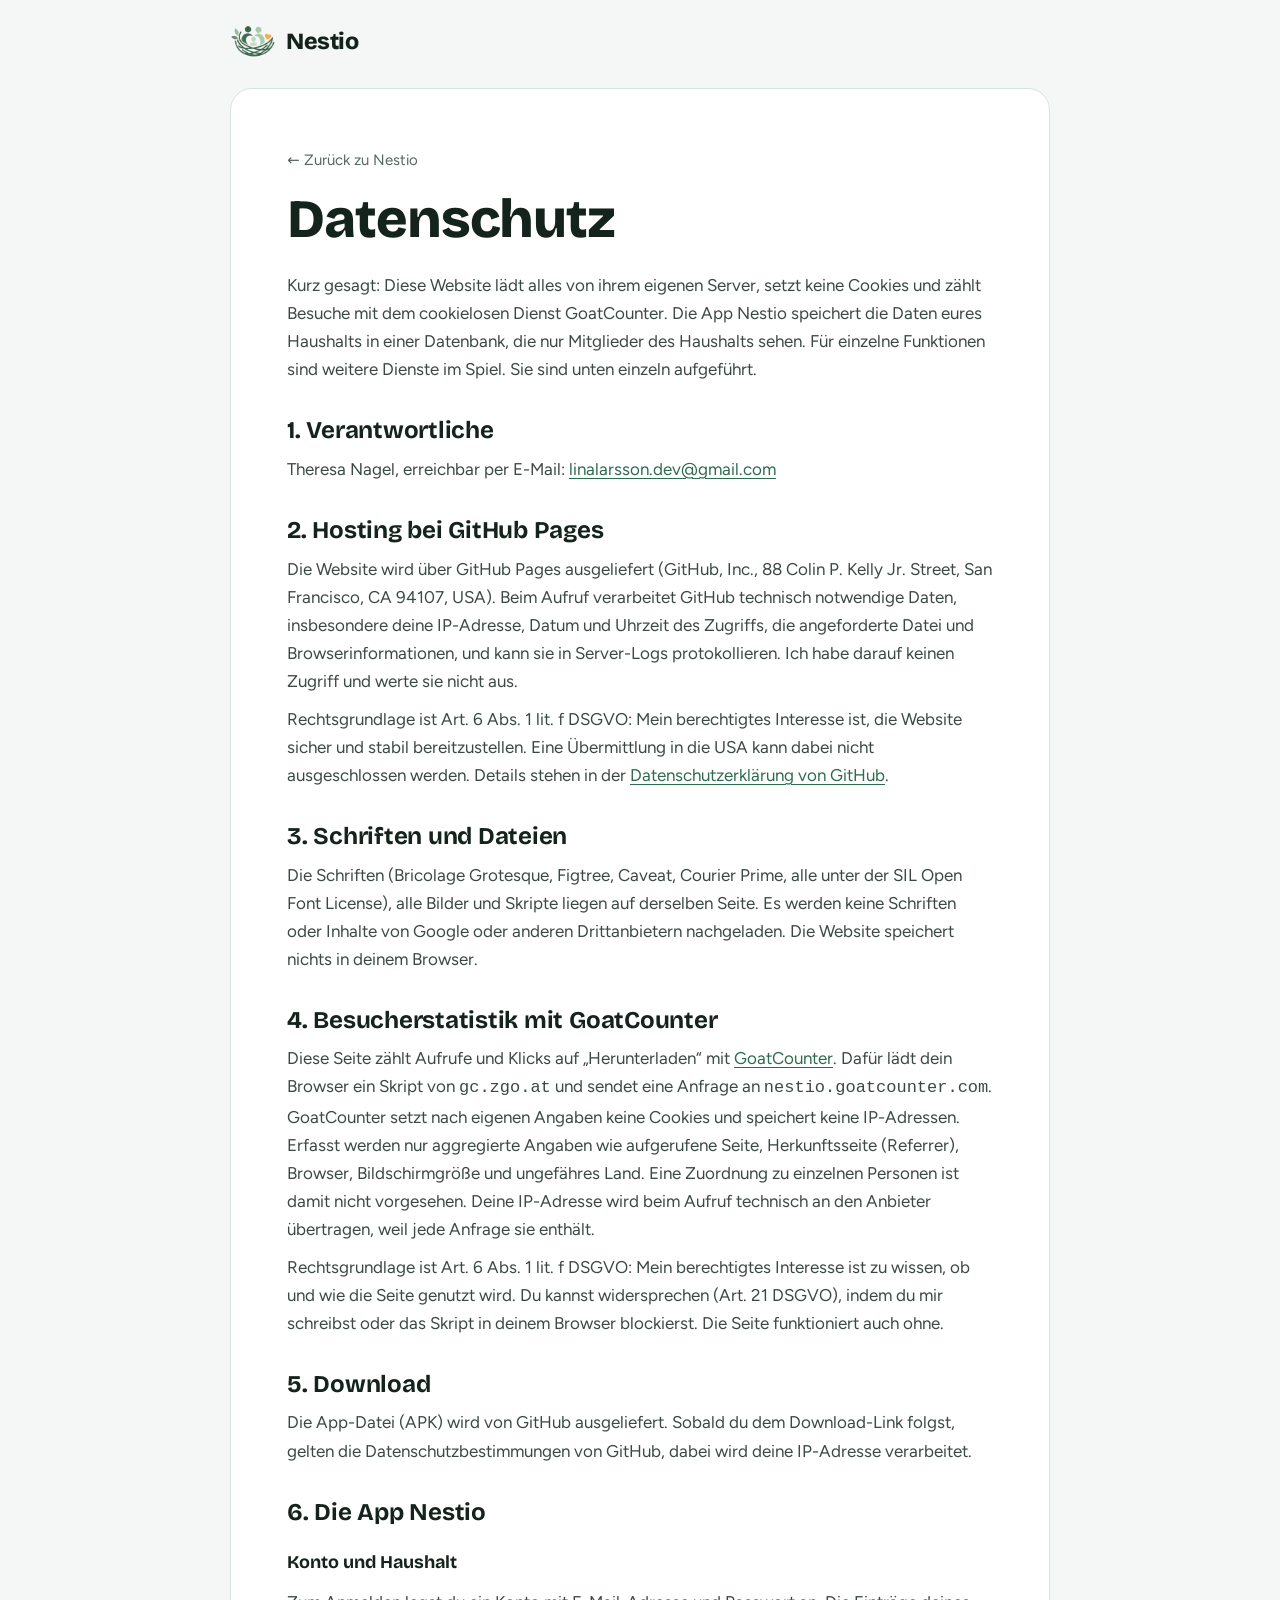
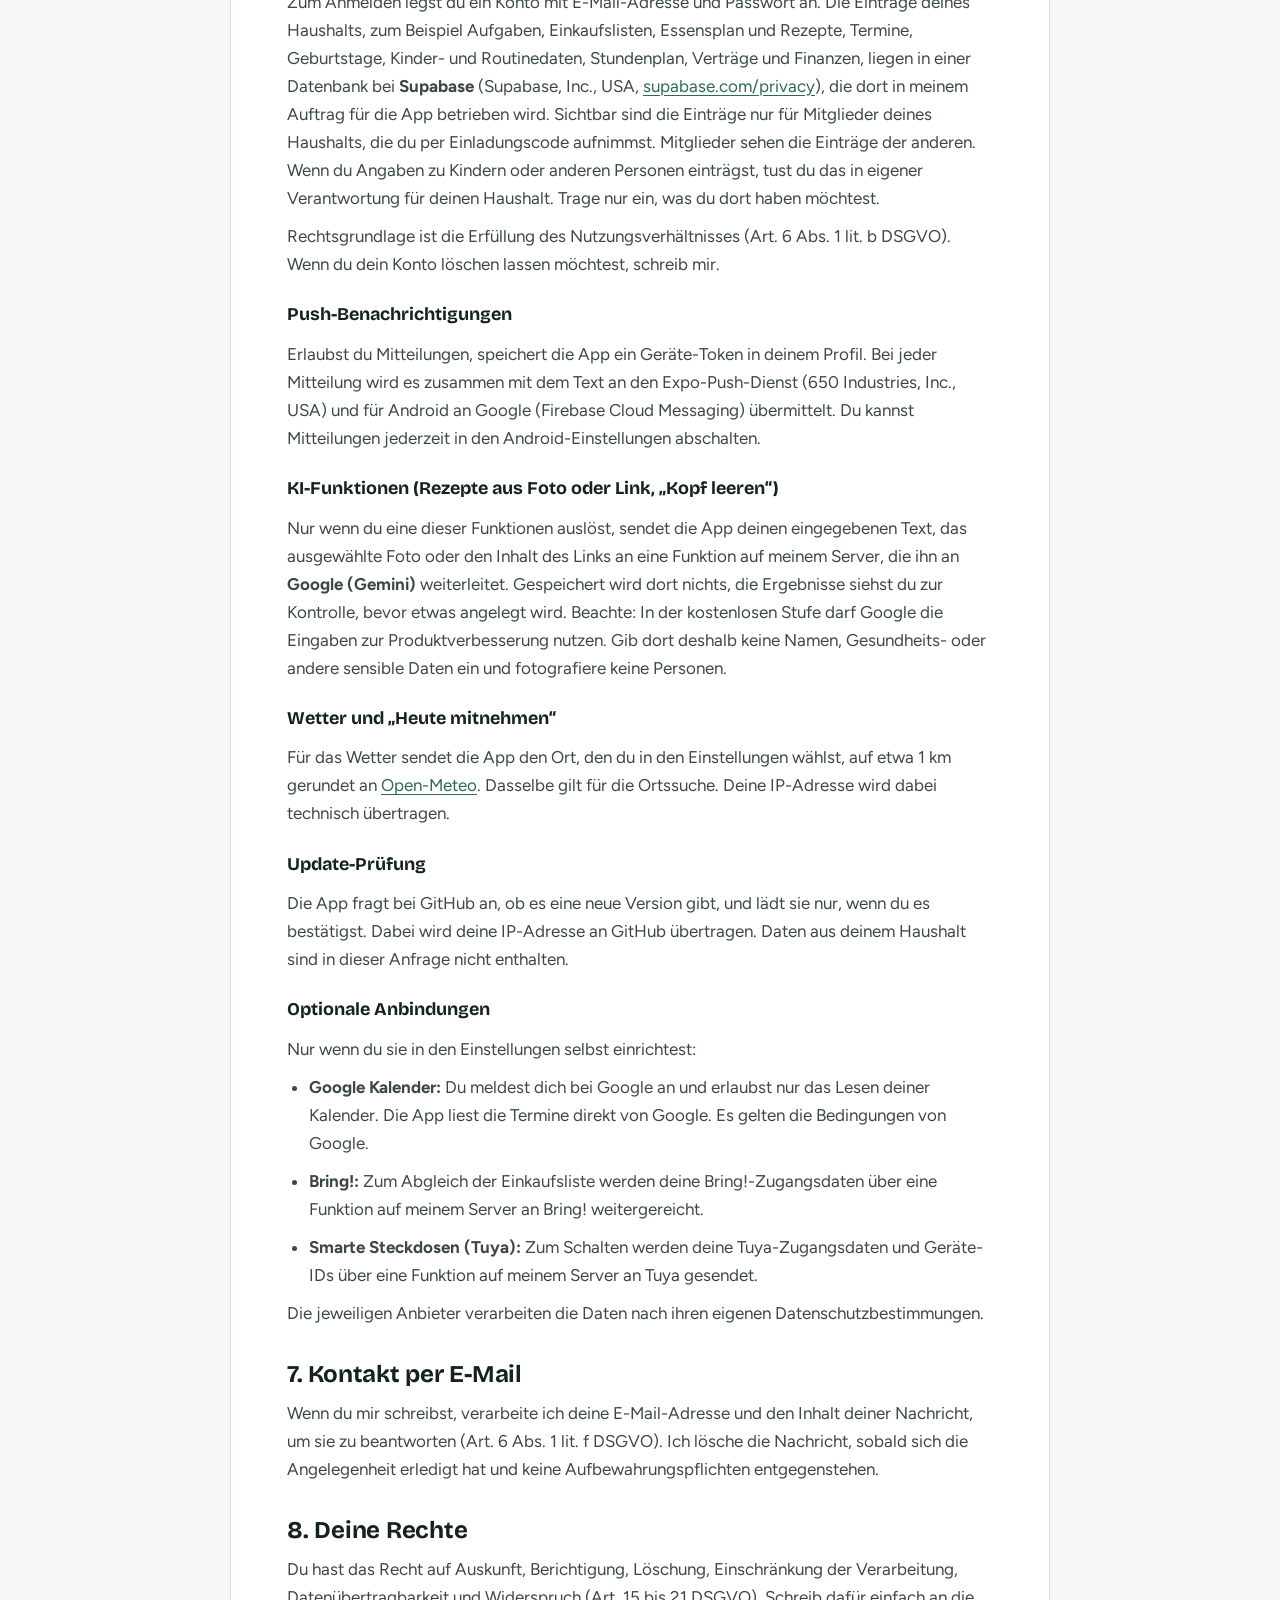
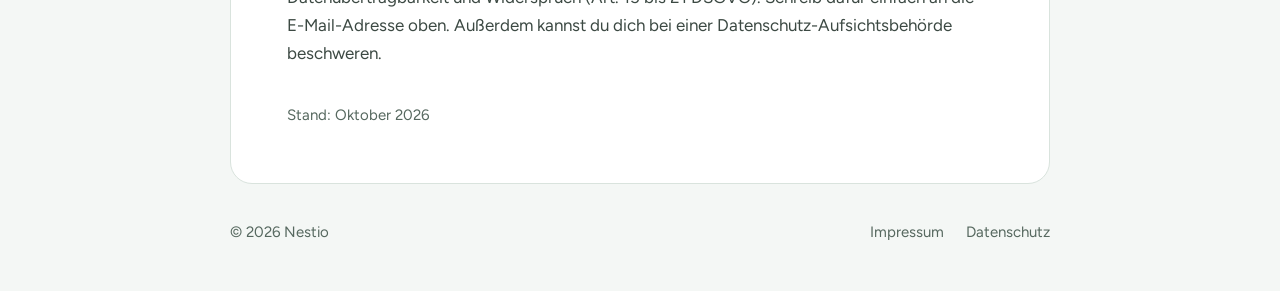
==== docs/datenschutz.html @ 443a47d9 "Landingpage unter docs/ (GitHub Pages), Link in der README Stand aus dem Quellrepo (landing/), mit l" ====
<!doctype html>
<html lang="de">
<head>
<meta charset="utf-8">
<meta name="viewport" content="width=device-width, initial-scale=1">
<title>Datenschutz – Nestio</title>
<meta name="description" content="Datenschutzerklärung zur Website und App Nestio">
<meta name="robots" content="noindex">
<link rel="icon" href="assets/logo.png">
<link rel="stylesheet" href="assets/fonts.css">
<style>
:root { --bg:#F4F7F5; --surface:#FFFFFF; --ink:#14231C; --muted:#56685F; --line:#D9E3DD; --green:#2D6A4F; --pale:#E3F1E9; --f-display:"Bricolage Grotesque","Avenir Next","Segoe UI",system-ui,sans-serif; --f-body:"Figtree","Segoe UI",system-ui,-apple-system,sans-serif; color-scheme: light; }
@media (prefers-color-scheme: dark) { :root { --bg:#0D1311; --surface:#161E1A; --ink:#ECF2EE; --muted:#A2B3AA; --line:#26332D; --green:#5CBF90; --pale:#17271F; color-scheme: dark; } }
* { box-sizing: border-box; margin: 0; padding: 0; }
html { -webkit-text-size-adjust: 100%; }
body { background: var(--bg); color: var(--ink); font: 400 17px/1.65 var(--f-body); -webkit-font-smoothing: antialiased; }
a { color: var(--green); text-underline-offset: 3px; }
:focus-visible { outline: 2px solid var(--green); outline-offset: 3px; border-radius: 6px; }
.wrap { width: min(820px, 100% - 32px); margin: 0 auto; }
header.top { padding: 22px 0; }
.brand { display: inline-flex; align-items: center; gap: 10px; text-decoration: none; color: var(--ink); font-family: var(--f-display); font-weight: 800; font-size: 1.45rem; letter-spacing: -.02em; }
.doc { background: var(--surface); border: 1px solid var(--line); border-radius: 22px; padding: clamp(24px, 6vw, 56px); }
.back { display: inline-block; margin-bottom: 18px; color: var(--muted); font-size: 15px; text-decoration: none; }
.back:hover { color: var(--ink); }
h1 { font-family: var(--f-display); font-weight: 800; letter-spacing: -.02em; line-height: 1.08; font-size: clamp(34px, 7vw, 54px); margin-bottom: 22px; }
h2 { font-family: var(--f-display); font-weight: 700; letter-spacing: -.01em; line-height: 1.15; font-size: 1.5rem; margin: 34px 0 6px; }
h3 { font-family: var(--f-display); font-weight: 700; font-size: 1.12rem; margin: 22px 0 2px; }
p, li { color: color-mix(in srgb, var(--ink) 82%, var(--bg)); margin-top: 10px; }
ul { padding-left: 22px; }
.stand { color: var(--muted); font-size: 15px; margin-top: 36px; }
footer { padding: 36px 0 48px; color: var(--muted); font-size: 15px; }
footer .wrap { display: flex; flex-wrap: wrap; justify-content: space-between; gap: 10px 24px; }
footer nav { display: flex; gap: 22px; }
footer a { color: inherit; text-decoration: none; } footer a:hover { color: var(--ink); }
</style>
</head>
<body>
<!-- Rechtsseite von Hand gepflegt, nicht von build-topics.py erzeugt. -->
<div class="wrap">
  <header class="top"><a class="brand" href="index.html"><img src="assets/logo.png" alt="" width="46" height="34">Nestio</a></header>
  <main>
    <article class="doc">
      <a class="back" href="index.html">← Zurück zu Nestio</a>
      <h1>Datenschutz</h1>
      <p>Kurz gesagt: Diese Website lädt alles von ihrem eigenen Server, setzt keine Cookies und zählt Besuche mit dem cookielosen Dienst GoatCounter. Die App Nestio speichert die Daten eures Haushalts in einer Datenbank, die nur Mitglieder des Haushalts sehen. Für einzelne Funktionen sind weitere Dienste im Spiel. Sie sind unten einzeln aufgeführt.</p>

      <h2>1. Verantwortliche</h2>
      <p>Theresa Nagel, erreichbar per E-Mail: <a href="mailto:linalarsson.dev@gmail.com">linalarsson.dev@gmail.com</a></p>

      <h2>2. Hosting bei GitHub Pages</h2>
      <p>Die Website wird über GitHub Pages ausgeliefert (GitHub, Inc., 88 Colin P. Kelly Jr. Street, San Francisco, CA 94107, USA). Beim Aufruf verarbeitet GitHub technisch notwendige Daten, insbesondere deine IP-Adresse, Datum und Uhrzeit des Zugriffs, die angeforderte Datei und Browserinformationen, und kann sie in Server-Logs protokollieren. Ich habe darauf keinen Zugriff und werte sie nicht aus.</p>
      <p>Rechtsgrundlage ist Art. 6 Abs. 1 lit. f DSGVO: Mein berechtigtes Interesse ist, die Website sicher und stabil bereitzustellen. Eine Übermittlung in die USA kann dabei nicht ausgeschlossen werden. Details stehen in der <a href="https://docs.github.com/de/site-policy/privacy-policies/github-general-privacy-statement">Datenschutzerklärung von GitHub</a>.</p>

      <h2>3. Schriften und Dateien</h2>
      <p>Die Schriften (Bricolage Grotesque, Figtree, Caveat, Courier Prime, alle unter der SIL Open Font License), alle Bilder und Skripte liegen auf derselben Seite. Es werden keine Schriften oder Inhalte von Google oder anderen Drittanbietern nachgeladen. Die Website speichert nichts in deinem Browser.</p>

      <h2>4. Besucherstatistik mit GoatCounter</h2>
      <p>Diese Seite zählt Aufrufe und Klicks auf „Herunterladen“ mit <a href="https://www.goatcounter.com">GoatCounter</a>. Dafür lädt dein Browser ein Skript von <code>gc.zgo.at</code> und sendet eine Anfrage an <code>nestio.goatcounter.com</code>. GoatCounter setzt nach eigenen Angaben keine Cookies und speichert keine IP-Adressen. Erfasst werden nur aggregierte Angaben wie aufgerufene Seite, Herkunftsseite (Referrer), Browser, Bildschirmgröße und ungefähres Land. Eine Zuordnung zu einzelnen Personen ist damit nicht vorgesehen. Deine IP-Adresse wird beim Aufruf technisch an den Anbieter übertragen, weil jede Anfrage sie enthält.</p>
      <p>Rechtsgrundlage ist Art. 6 Abs. 1 lit. f DSGVO: Mein berechtigtes Interesse ist zu wissen, ob und wie die Seite genutzt wird. Du kannst widersprechen (Art. 21 DSGVO), indem du mir schreibst oder das Skript in deinem Browser blockierst. Die Seite funktioniert auch ohne.</p>

      <h2>5. Download</h2>
      <p>Die App-Datei (APK) wird von GitHub ausgeliefert. Sobald du dem Download-Link folgst, gelten die Datenschutzbestimmungen von GitHub, dabei wird deine IP-Adresse verarbeitet.</p>

      <h2>6. Die App Nestio</h2>
      <h3>Konto und Haushalt</h3>
      <p>Zum Anmelden legst du ein Konto mit E-Mail-Adresse und Passwort an. Die Einträge deines Haushalts, zum Beispiel Aufgaben, Einkaufslisten, Essensplan und Rezepte, Termine, Geburtstage, Kinder- und Routinedaten, Stundenplan, Verträge und Finanzen, liegen in einer Datenbank bei <strong>Supabase</strong> (Supabase, Inc., USA, <a href="https://supabase.com/privacy">supabase.com/privacy</a>), die dort in meinem Auftrag für die App betrieben wird. Sichtbar sind die Einträge nur für Mitglieder deines Haushalts, die du per Einladungscode aufnimmst. Mitglieder sehen die Einträge der anderen. Wenn du Angaben zu Kindern oder anderen Personen einträgst, tust du das in eigener Verantwortung für deinen Haushalt. Trage nur ein, was du dort haben möchtest.</p>
      <p>Rechtsgrundlage ist die Erfüllung des Nutzungsverhältnisses (Art. 6 Abs. 1 lit. b DSGVO). Wenn du dein Konto löschen lassen möchtest, schreib mir.</p>

      <h3>Push-Benachrichtigungen</h3>
      <p>Erlaubst du Mitteilungen, speichert die App ein Geräte-Token in deinem Profil. Bei jeder Mitteilung wird es zusammen mit dem Text an den Expo-Push-Dienst (650 Industries, Inc., USA) und für Android an Google (Firebase Cloud Messaging) übermittelt. Du kannst Mitteilungen jederzeit in den Android-Einstellungen abschalten.</p>

      <h3>KI-Funktionen (Rezepte aus Foto oder Link, „Kopf leeren“)</h3>
      <p>Nur wenn du eine dieser Funktionen auslöst, sendet die App deinen eingegebenen Text, das ausgewählte Foto oder den Inhalt des Links an eine Funktion auf meinem Server, die ihn an <strong>Google (Gemini)</strong> weiterleitet. Gespeichert wird dort nichts, die Ergebnisse siehst du zur Kontrolle, bevor etwas angelegt wird. Beachte: In der kostenlosen Stufe darf Google die Eingaben zur Produktverbesserung nutzen. Gib dort deshalb keine Namen, Gesundheits- oder andere sensible Daten ein und fotografiere keine Personen.</p>

      <h3>Wetter und „Heute mitnehmen“</h3>
      <p>Für das Wetter sendet die App den Ort, den du in den Einstellungen wählst, auf etwa 1 km gerundet an <a href="https://open-meteo.com/">Open-Meteo</a>. Dasselbe gilt für die Ortssuche. Deine IP-Adresse wird dabei technisch übertragen.</p>

      <h3>Update-Prüfung</h3>
      <p>Die App fragt bei GitHub an, ob es eine neue Version gibt, und lädt sie nur, wenn du es bestätigst. Dabei wird deine IP-Adresse an GitHub übertragen. Daten aus deinem Haushalt sind in dieser Anfrage nicht enthalten.</p>

      <h3>Optionale Anbindungen</h3>
      <p>Nur wenn du sie in den Einstellungen selbst einrichtest:</p>
      <ul>
        <li><strong>Google Kalender:</strong> Du meldest dich bei Google an und erlaubst nur das Lesen deiner Kalender. Die App liest die Termine direkt von Google. Es gelten die Bedingungen von Google.</li>
        <li><strong>Bring!:</strong> Zum Abgleich der Einkaufsliste werden deine Bring!-Zugangsdaten über eine Funktion auf meinem Server an Bring! weitergereicht.</li>
        <li><strong>Smarte Steckdosen (Tuya):</strong> Zum Schalten werden deine Tuya-Zugangsdaten und Geräte-IDs über eine Funktion auf meinem Server an Tuya gesendet.</li>
      </ul>
      <p>Die jeweiligen Anbieter verarbeiten die Daten nach ihren eigenen Datenschutzbestimmungen.</p>

      <h2>7. Kontakt per E-Mail</h2>
      <p>Wenn du mir schreibst, verarbeite ich deine E-Mail-Adresse und den Inhalt deiner Nachricht, um sie zu beantworten (Art. 6 Abs. 1 lit. f DSGVO). Ich lösche die Nachricht, sobald sich die Angelegenheit erledigt hat und keine Aufbewahrungspflichten entgegenstehen.</p>

      <h2>8. Deine Rechte</h2>
      <p>Du hast das Recht auf Auskunft, Berichtigung, Löschung, Einschränkung der Verarbeitung, Datenübertragbarkeit und Widerspruch (Art. 15 bis 21 DSGVO). Schreib dafür einfach an die E-Mail-Adresse oben. Außerdem kannst du dich bei einer Datenschutz-Aufsichtsbehörde beschweren.</p>
      <p class="stand">Stand: Oktober 2026</p>
    </article>
  </main>
</div>
<footer>
  <div class="wrap">
    <span>© <span id="y">2026</span> Nestio</span>
    <nav aria-label="Rechtliches"><a href="impressum.html">Impressum</a><a href="datenschutz.html">Datenschutz</a></nav>
  </div>
</footer>
<script>document.getElementById("y").textContent = new Date().getFullYear();</script>
</body>
</html>
---- docs/assets/fonts.css ----
/* Schriften lokal (SIL Open Font License 1.1), keine Anfragen an Google. Lizenztexte: assets/fonts/LICENSE-*.txt */
@font-face { font-family: "Bricolage Grotesque"; font-style: normal; font-weight: 500; font-display: swap; src: url("fonts/bricolage-grotesque-latin-500-normal.woff2") format("woff2"); }
@font-face { font-family: "Bricolage Grotesque"; font-style: normal; font-weight: 700; font-display: swap; src: url("fonts/bricolage-grotesque-latin-700-normal.woff2") format("woff2"); }
@font-face { font-family: "Bricolage Grotesque"; font-style: normal; font-weight: 800; font-display: swap; src: url("fonts/bricolage-grotesque-latin-800-normal.woff2") format("woff2"); }
@font-face { font-family: "Figtree"; font-style: normal; font-weight: 400; font-display: swap; src: url("fonts/figtree-latin-400-normal.woff2") format("woff2"); }
@font-face { font-family: "Figtree"; font-style: normal; font-weight: 500; font-display: swap; src: url("fonts/figtree-latin-500-normal.woff2") format("woff2"); }
@font-face { font-family: "Figtree"; font-style: normal; font-weight: 600; font-display: swap; src: url("fonts/figtree-latin-600-normal.woff2") format("woff2"); }
@font-face { font-family: "Figtree"; font-style: normal; font-weight: 700; font-display: swap; src: url("fonts/figtree-latin-700-normal.woff2") format("woff2"); }
@font-face { font-family: "Caveat"; font-style: normal; font-weight: 500; font-display: swap; src: url("fonts/caveat-latin-500-normal.woff2") format("woff2"); }
@font-face { font-family: "Caveat"; font-style: normal; font-weight: 700; font-display: swap; src: url("fonts/caveat-latin-700-normal.woff2") format("woff2"); }
@font-face { font-family: "Courier Prime"; font-style: normal; font-weight: 400; font-display: swap; src: url("fonts/courier-prime-latin-400-normal.woff2") format("woff2"); }
@font-face { font-family: "Courier Prime"; font-style: normal; font-weight: 700; font-display: swap; src: url("fonts/courier-prime-latin-700-normal.woff2") format("woff2"); }
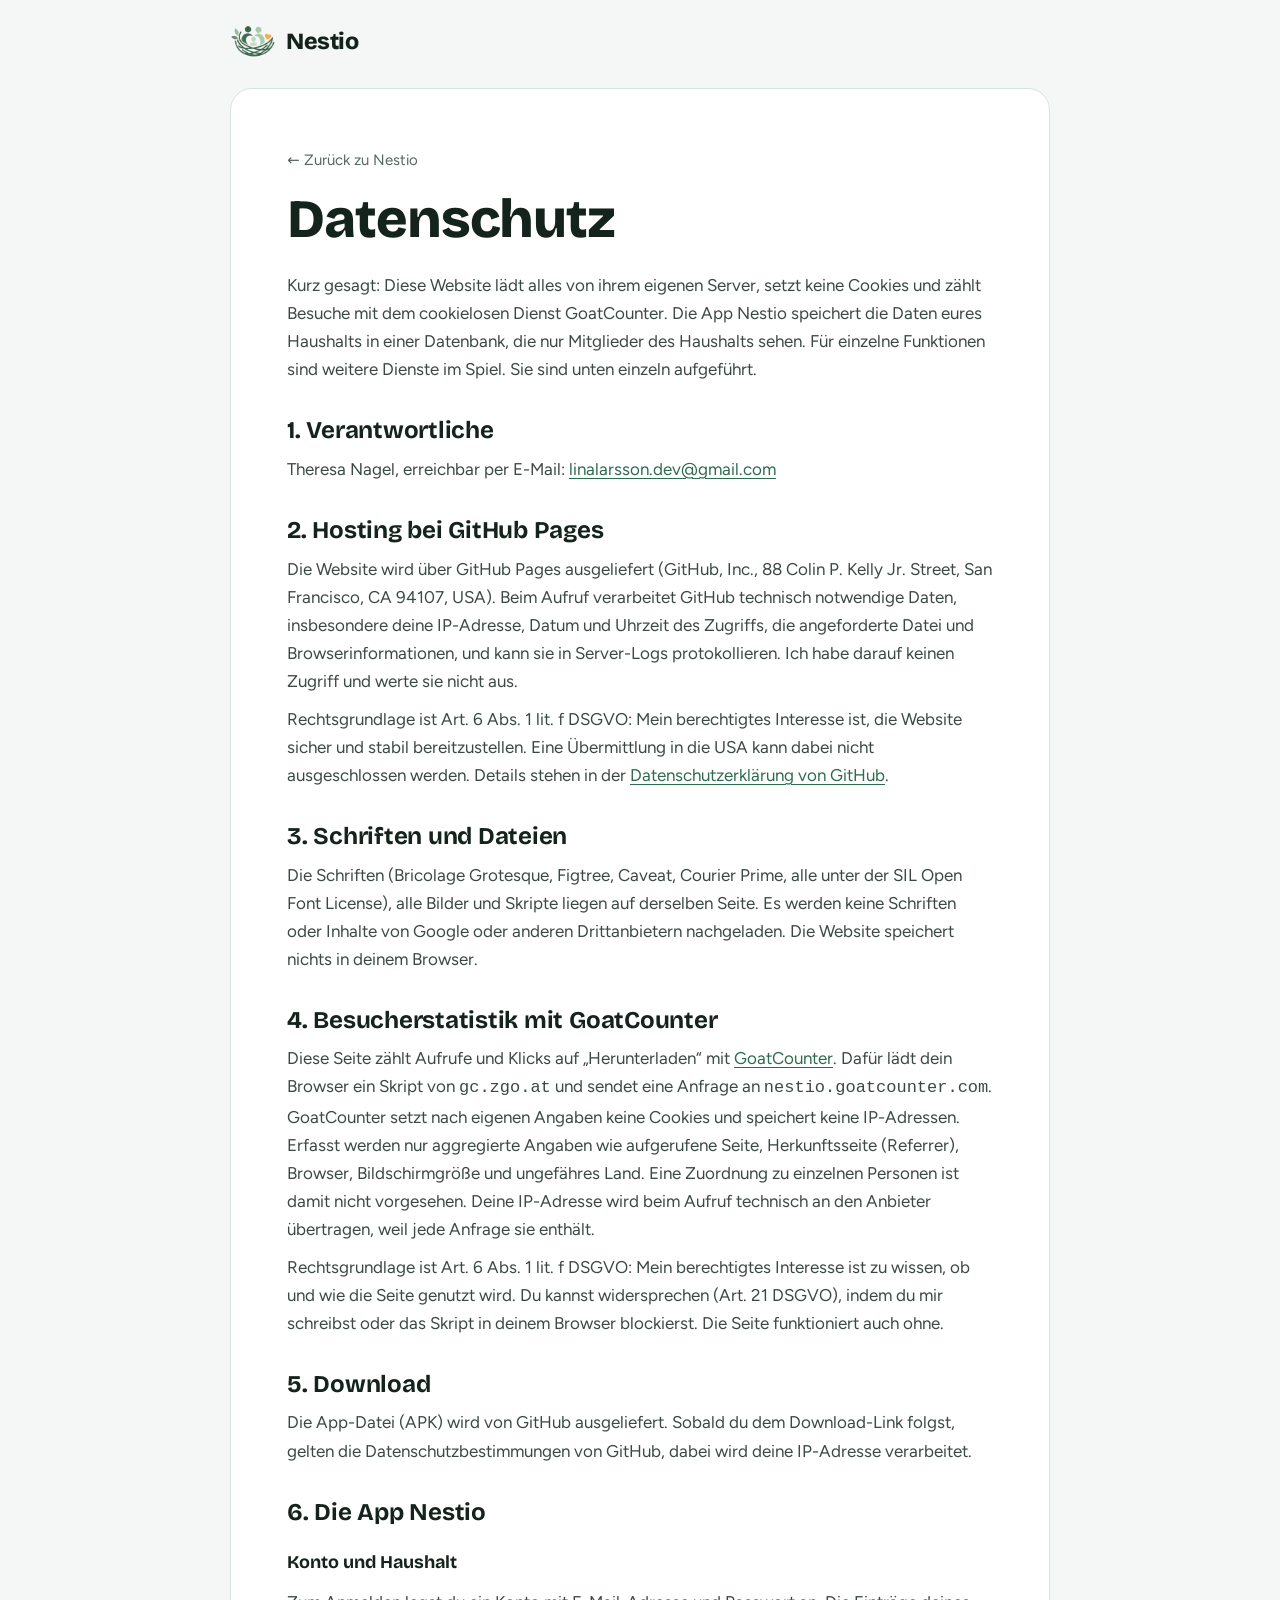
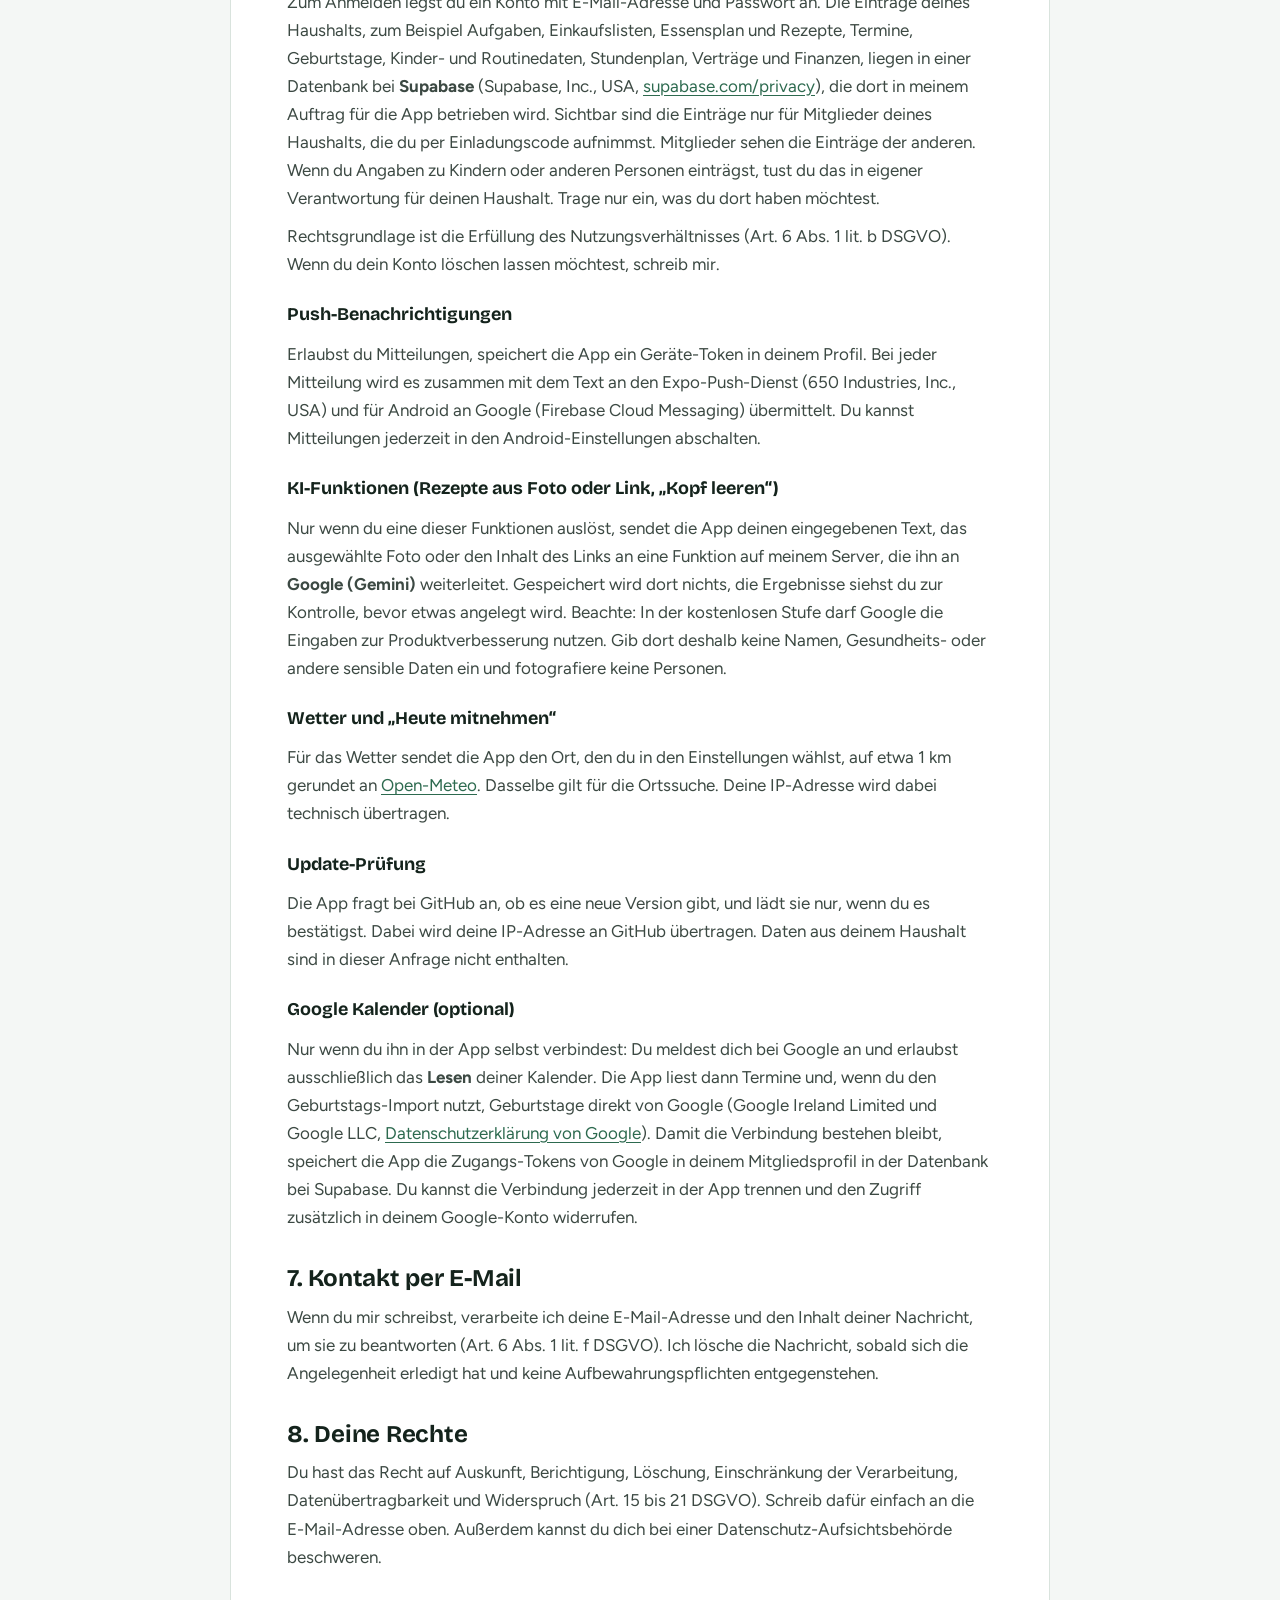
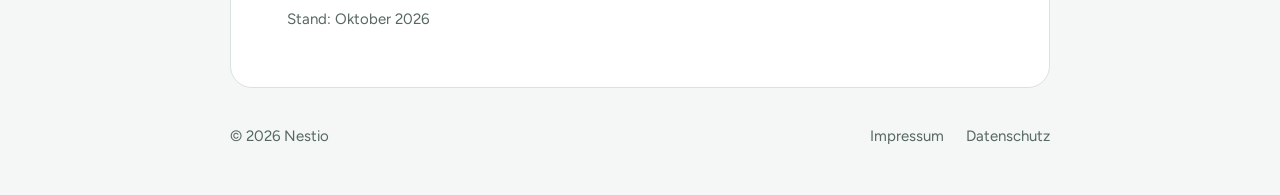
==== commit 299f1062: "Datenschutz: Bring! und Tuya entfernt, Google Kalender nach Code beschrieben Co-Authored-By: Claude " ====
--- a/docs/datenschutz.html
+++ b/docs/datenschutz.html
@@ -78,14 +78,8 @@
       <h3>Update-Prüfung</h3>
       <p>Die App fragt bei GitHub an, ob es eine neue Version gibt, und lädt sie nur, wenn du es bestätigst. Dabei wird deine IP-Adresse an GitHub übertragen. Daten aus deinem Haushalt sind in dieser Anfrage nicht enthalten.</p>
 
-      <h3>Optionale Anbindungen</h3>
-      <p>Nur wenn du sie in den Einstellungen selbst einrichtest:</p>
-      <ul>
-        <li><strong>Google Kalender:</strong> Du meldest dich bei Google an und erlaubst nur das Lesen deiner Kalender. Die App liest die Termine direkt von Google. Es gelten die Bedingungen von Google.</li>
-        <li><strong>Bring!:</strong> Zum Abgleich der Einkaufsliste werden deine Bring!-Zugangsdaten über eine Funktion auf meinem Server an Bring! weitergereicht.</li>
-        <li><strong>Smarte Steckdosen (Tuya):</strong> Zum Schalten werden deine Tuya-Zugangsdaten und Geräte-IDs über eine Funktion auf meinem Server an Tuya gesendet.</li>
-      </ul>
-      <p>Die jeweiligen Anbieter verarbeiten die Daten nach ihren eigenen Datenschutzbestimmungen.</p>
+      <h3>Google Kalender (optional)</h3>
+      <p>Nur wenn du ihn in der App selbst verbindest: Du meldest dich bei Google an und erlaubst ausschließlich das <strong>Lesen</strong> deiner Kalender. Die App liest dann Termine und, wenn du den Geburtstags-Import nutzt, Geburtstage direkt von Google (Google Ireland Limited und Google LLC, <a href="https://policies.google.com/privacy">Datenschutzerklärung von Google</a>). Damit die Verbindung bestehen bleibt, speichert die App die Zugangs-Tokens von Google in deinem Mitgliedsprofil in der Datenbank bei Supabase. Du kannst die Verbindung jederzeit in der App trennen und den Zugriff zusätzlich in deinem Google-Konto widerrufen.</p>
 
       <h2>7. Kontakt per E-Mail</h2>
       <p>Wenn du mir schreibst, verarbeite ich deine E-Mail-Adresse und den Inhalt deiner Nachricht, um sie zu beantworten (Art. 6 Abs. 1 lit. f DSGVO). Ich lösche die Nachricht, sobald sich die Angelegenheit erledigt hat und keine Aufbewahrungspflichten entgegenstehen.</p>
